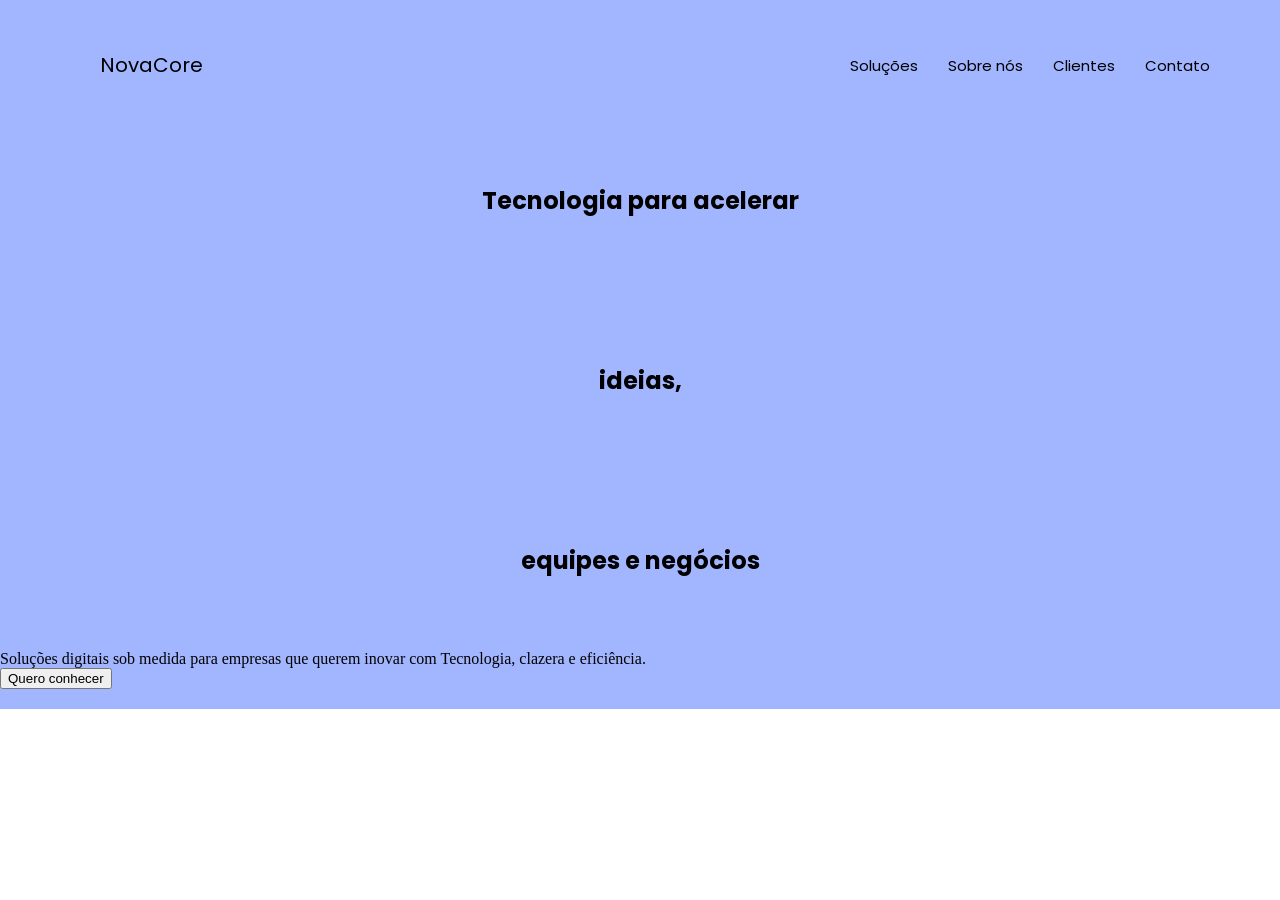
==== exercicio150926/index.html @ 2953099b "chore: Adicionando estrutura principal de pastas + header" ====
<!DOCTYPE html>
<html lang="pt-br">
<head>
    <meta charset="UTF-8">
    <meta name="viewport" content="width=device-width, initial-scale=1.0">
    <link rel="stylesheet" href="./src/css/style.css">
    <link href="https://cdn.boxicons.com/3.0.8/fonts/basic/boxicons.min.css" rel="stylesheet">

    <title>Document</title>
</head>
<body>
    <header class="header">
        <div class="header-conteudo">
                <!-- <i class="bx bx-circle"></i> -->
                <a href="#" class="novacore">NovaCore</a>

            <nav class="menu">
                <a href="#solucoes">Soluções</a>
                <a href="#sobre">Sobre nós</a>
                <a href="#clientes">Clientes</a>
                <a href="#contato">Contato</a>
            </nav>
        </div>

        <section class="hero">
            <div class="hero-conteudo">
                <h1>Tecnologia para acelerar</h1>
                <h1>ideias,</h1>
                <h1>equipes e negócios</h1>
                <p>Soluções digitais sob medida para empresas que querem inovar com Tecnologia, clazera e eficiência.</p>
                <button class="botao">
                    <p>Quero conhecer</p>
                </button>
            </div>
        </section>

        </div>
    </header>


</body>
</html>
---- exercicio150926/src/css/style.css ----
@import url('https://fonts.googleapis.com/css2?family=Poppins:ital,wght@0,100;0,200;0,300;0,400;0,500;0,600;0,700;0,800;0,900;1,100;1,200;1,300;1,400;1,500;1,600;1,700;1,800;1,900&display=swap');

:root {
    --primary: #000;
    --secondary: #152242;
    --texto: #3a4e8b;
    --background2: #697fde;
    --background: #a2b5ff;
    --texto-branco: #fff;

}

* {
    margin: 0;
    box-sizing: border-box;
}

html {
    scroll-behavior: smooth;
}


.header {
    width: 100%;
    padding: 20px 0;
    background-color: var(--background);
}

.header-conteudo {
    width: min(1140px, calc(100% - 80px));
    justify-content: space-between;
    display: flex;
    align-items: center;
    gap: 30px;
    margin: 0 auto;
}

.novacore {
    font-size: 20px;
    padding: 30px;
    font-family: 'Poppins';
}

.menu {
    display: flex;
    align-items: center;
    gap: 30px;
    font-size: 15px;
    font-family: 'Poppins';
}


.novacore, .menu a{
    color: var(--primary);
    text-decoration: none;
}

.hero-conteudo h1 {
    width: 760px;
    height: 180px;
    font-family: 'Poppins';
    align-items: center;
    justify-content: center;
    margin: 0 auto;
    display: grid;
    
}
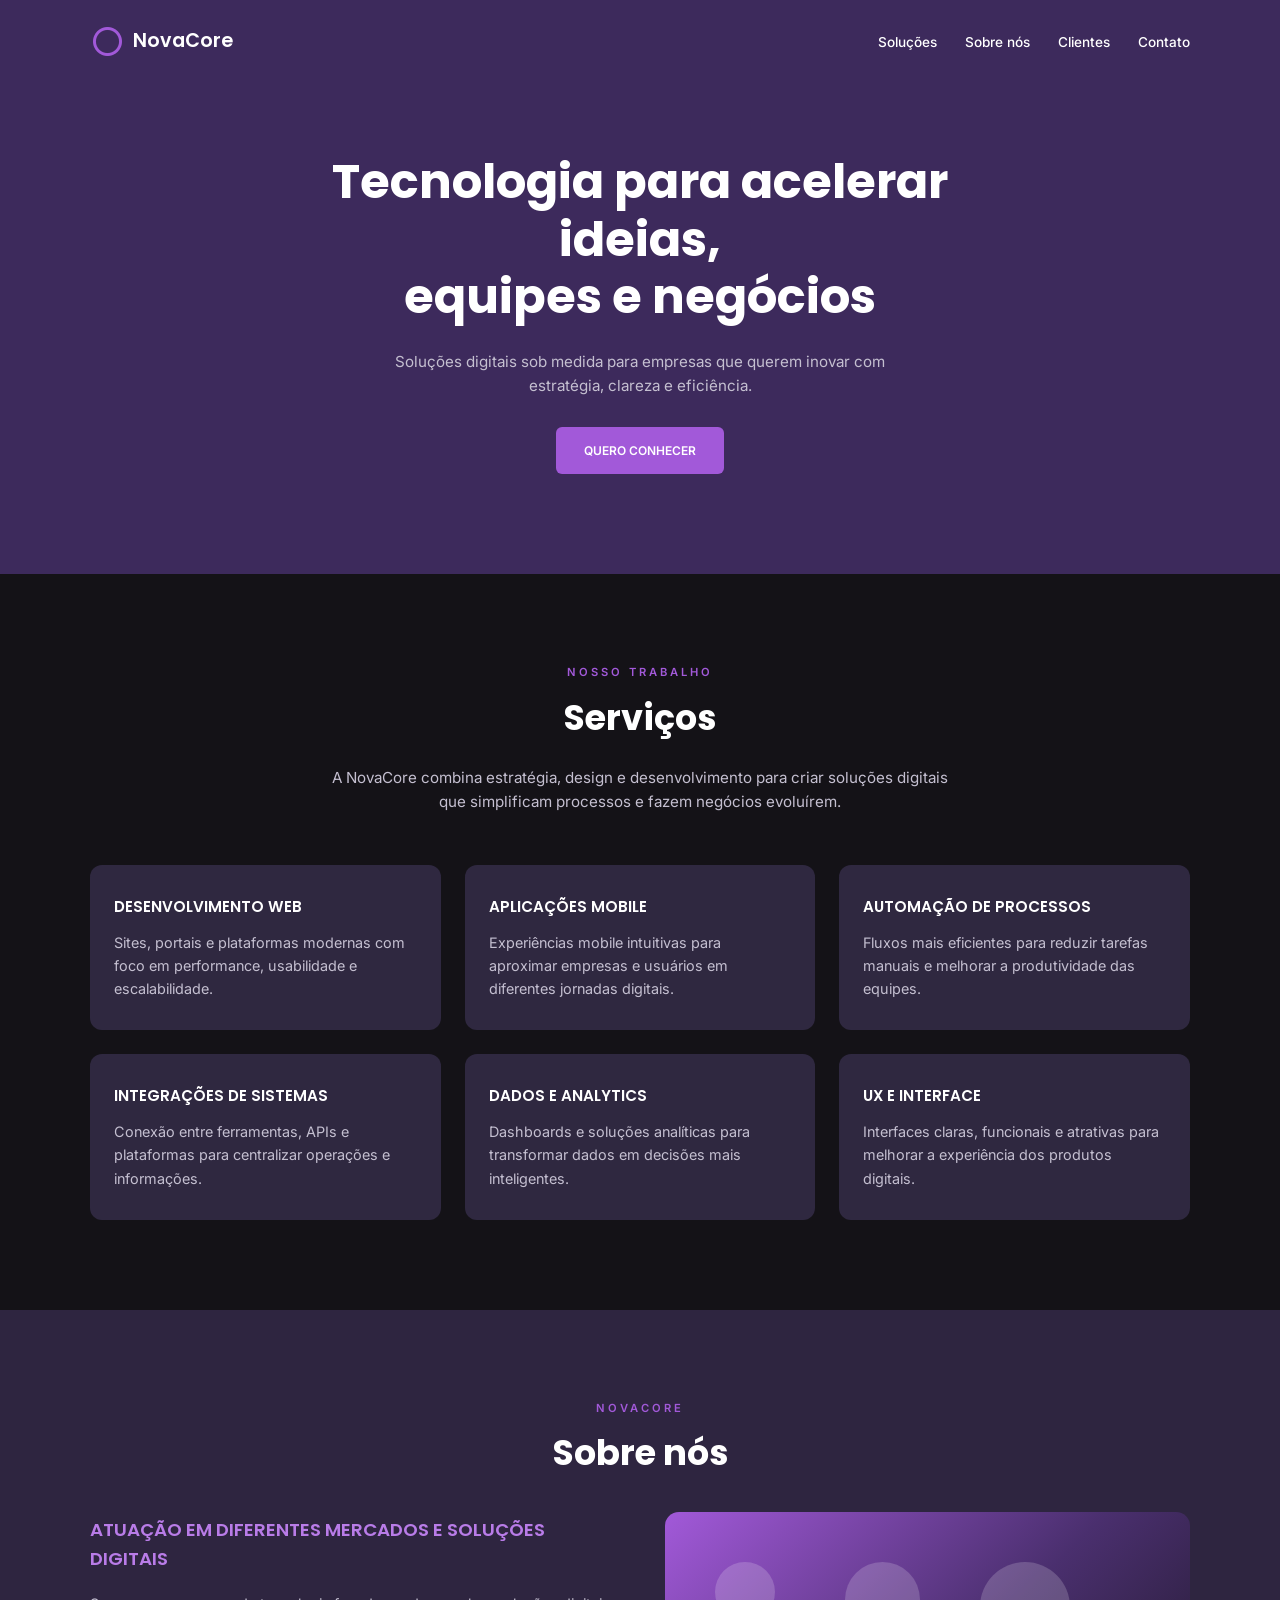
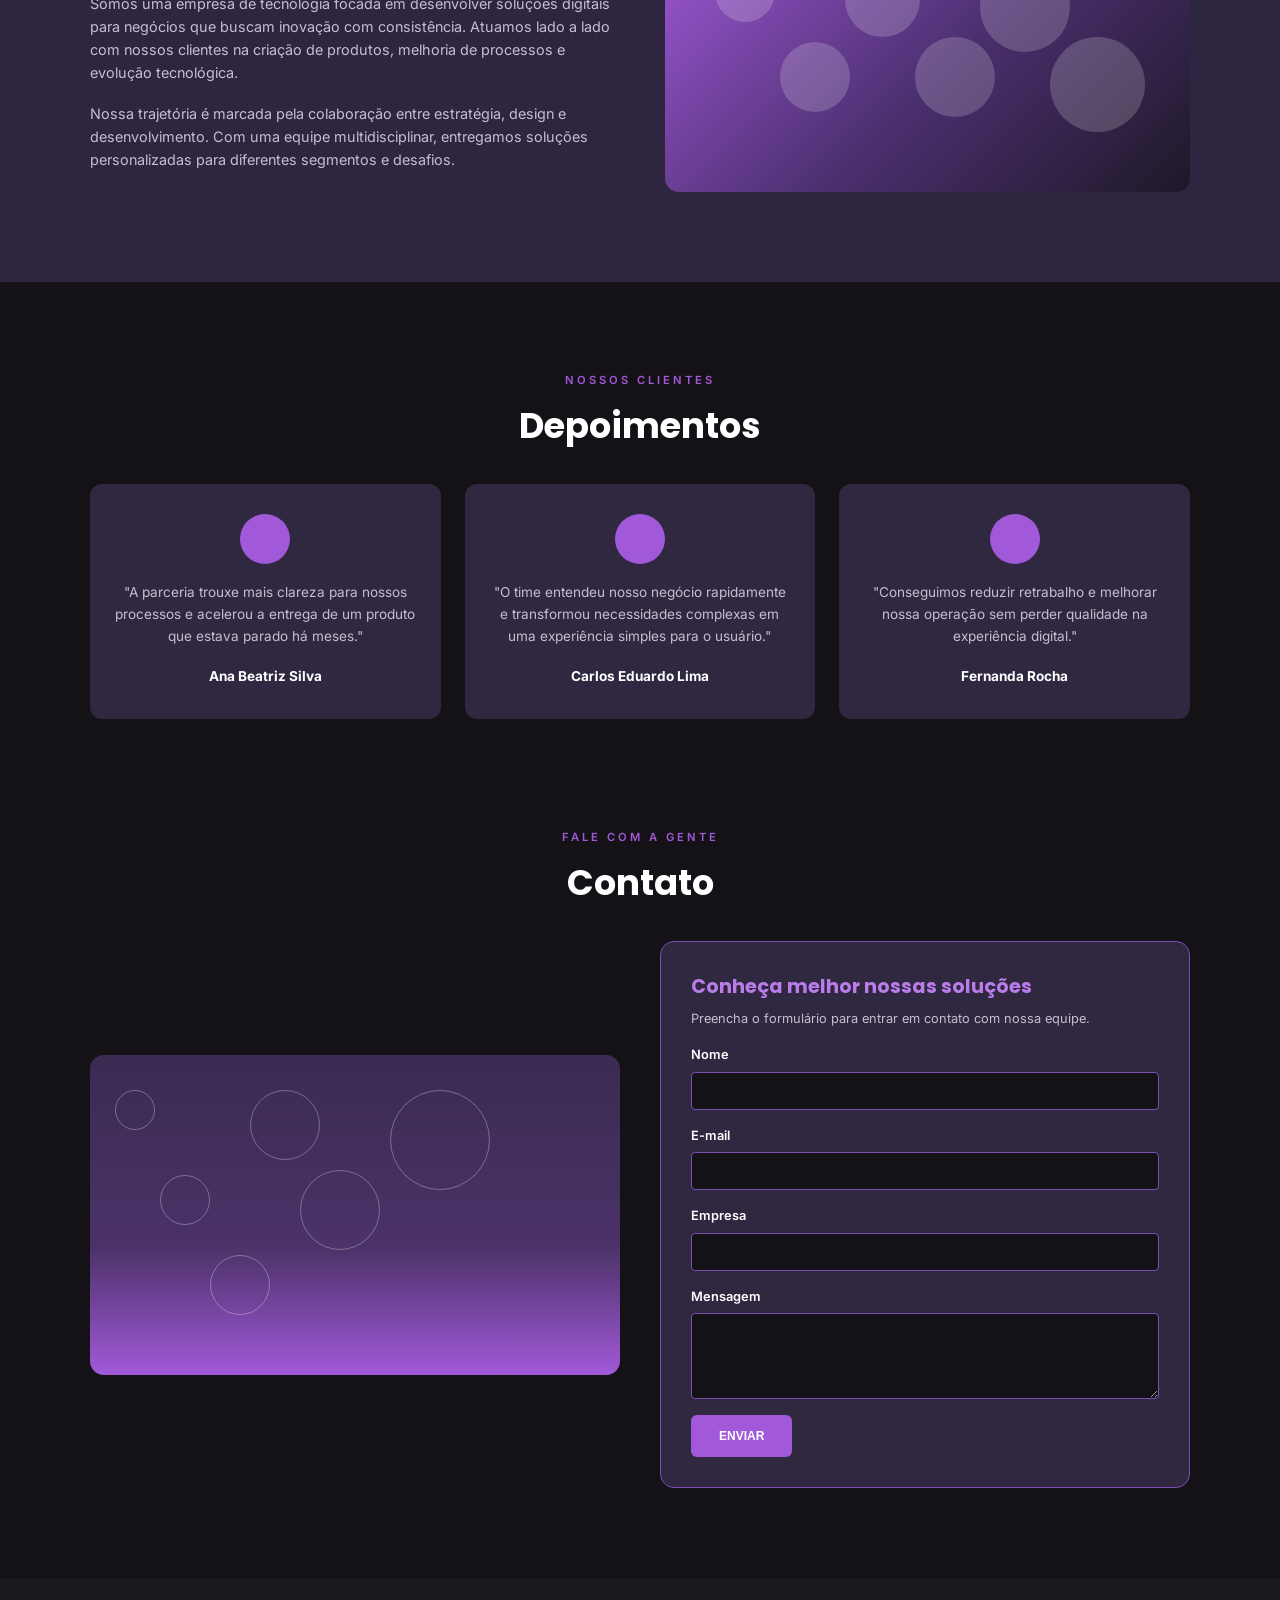
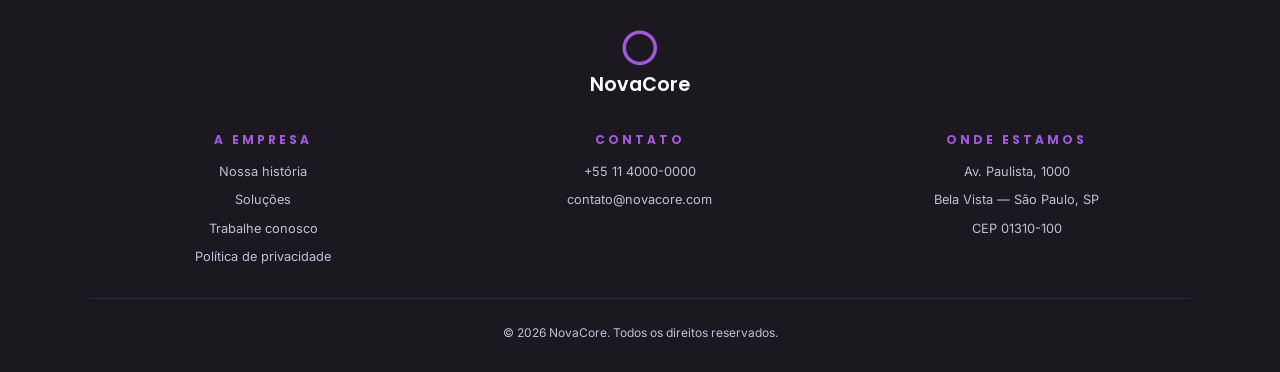
==== commit 04bfe83b: "feat: Atividade feita" ====
--- a/exercicio150926/index.html
+++ b/exercicio150926/index.html
@@ -1,42 +1,197 @@
 <!DOCTYPE html>
-<html lang="pt-br">
+<html lang="pt-BR">
 <head>
-    <meta charset="UTF-8">
-    <meta name="viewport" content="width=device-width, initial-scale=1.0">
-    <link rel="stylesheet" href="./src/css/style.css">
-    <link href="https://cdn.boxicons.com/3.0.8/fonts/basic/boxicons.min.css" rel="stylesheet">
-
-    <title>Document</title>
+  <meta charset="UTF-8">
+  <meta name="viewport" content="width=device-width, initial-scale=1.0">
+  <title>NovaCore</title>
+  <link rel="preconnect" href="https://fonts.googleapis.com">
+  <link rel="preconnect" href="https://fonts.gstatic.com" crossorigin>
+  <link href="https://unpkg.com/boxicons@2.1.4/css/boxicons.min.css" rel="stylesheet">
+  <link rel="stylesheet" href="/exercicio150926/src/css/style.css">
 </head>
 <body>
-    <header class="header">
-        <div class="header-conteudo">
-                <!-- <i class="bx bx-circle"></i> -->
-                <a href="#" class="novacore">NovaCore</a>
 
-            <nav class="menu">
-                <a href="#solucoes">Soluções</a>
-                <a href="#sobre">Sobre nós</a>
-                <a href="#clientes">Clientes</a>
-                <a href="#contato">Contato</a>
-            </nav>
+  <!-- HERO -->
+  <header class="hero">
+    <nav class="navbar container">
+      <a href="#" class="logo">
+        <i class="bx bx-circle"></i>
+        <span>NovaCore</span>
+      </a>
+      <ul class="nav-links">
+        <li><a href="#servicos">Soluções</a></li>
+        <li><a href="#sobre">Sobre nós</a></li>
+        <li><a href="#depoimentos">Clientes</a></li>
+        <li><a href="#contato">Contato</a></li>
+      </ul>
+    </nav>
+
+    <div class="hero-content container">
+      <h1>Tecnologia para acelerar ideias,<br>equipes e negócios</h1>
+      <p>Soluções digitais sob medida para empresas que querem inovar com estratégia, clareza e eficiência.</p>
+      <a href="#contato" class="btn">Quero conhecer</a>
+    </div>
+  </header>
+
+  <main>
+    <!-- SERVIÇOS -->
+    <section id="servicos" class="section section-dark">
+      <div class="container">
+        <span class="eyebrow">Nosso trabalho</span>
+        <h2 class="section-title">Serviços</h2>
+        <p class="section-desc">A NovaCore combina estratégia, design e desenvolvimento para criar soluções digitais que simplificam processos e fazem negócios evoluírem.</p>
+
+        <div class="cards-grid">
+          <article class="card">
+            <h3>Desenvolvimento web</h3>
+            <p>Sites, portais e plataformas modernas com foco em performance, usabilidade e escalabilidade.</p>
+          </article>
+          <article class="card">
+            <h3>Aplicações mobile</h3>
+            <p>Experiências mobile intuitivas para aproximar empresas e usuários em diferentes jornadas digitais.</p>
+          </article>
+          <article class="card">
+            <h3>Automação de processos</h3>
+            <p>Fluxos mais eficientes para reduzir tarefas manuais e melhorar a produtividade das equipes.</p>
+          </article>
+          <article class="card">
+            <h3>Integrações de sistemas</h3>
+            <p>Conexão entre ferramentas, APIs e plataformas para centralizar operações e informações.</p>
+          </article>
+          <article class="card">
+            <h3>Dados e analytics</h3>
+            <p>Dashboards e soluções analíticas para transformar dados em decisões mais inteligentes.</p>
+          </article>
+          <article class="card">
+            <h3>UX e interface</h3>
+            <p>Interfaces claras, funcionais e atrativas para melhorar a experiência dos produtos digitais.</p>
+          </article>
         </div>
+      </div>
+    </section>
 
-        <section class="hero">
-            <div class="hero-conteudo">
-                <h1>Tecnologia para acelerar</h1>
-                <h1>ideias,</h1>
-                <h1>equipes e negócios</h1>
-                <p>Soluções digitais sob medida para empresas que querem inovar com Tecnologia, clazera e eficiência.</p>
-                <button class="botao">
-                    <p>Quero conhecer</p>
-                </button>
-            </div>
-        </section>
+    <!-- SOBRE NÓS -->
+    <section id="sobre" class="section section-purple">
+      <div class="container">
+        <span class="eyebrow">NovaCore</span>
+        <h2 class="section-title">Sobre nós</h2>
 
+        <div class="about">
+          <div class="about-text">
+            <h3>Atuação em diferentes mercados e soluções digitais</h3>
+            <p>Somos uma empresa de tecnologia focada em desenvolver soluções digitais para negócios que buscam inovação com consistência. Atuamos lado a lado com nossos clientes na criação de produtos, melhoria de processos e evolução tecnológica.</p>
+            <p>Nossa trajetória é marcada pela colaboração entre estratégia, design e desenvolvimento. Com uma equipe multidisciplinar, entregamos soluções personalizadas para diferentes segmentos e desafios.</p>
+          </div>
+
+          <div class="about-image">
+            <span class="dot d1"></span>
+            <span class="dot d2"></span>
+            <span class="dot d3"></span>
+            <span class="dot d4"></span>
+            <span class="dot d5"></span>
+            <span class="dot d6"></span>
+          </div>
         </div>
-    </header>
+      </div>
+    </section>
 
+    <!-- DEPOIMENTOS -->
+    <section id="depoimentos" class="section section-dark">
+      <div class="container">
+        <span class="eyebrow">Nossos clientes</span>
+        <h2 class="section-title">Depoimentos</h2>
+
+        <div class="testimonials">
+          <article class="testimonial">
+            <div class="avatar"></div>
+            <p>"A parceria trouxe mais clareza para nossos processos e acelerou a entrega de um produto que estava parado há meses."</p>
+            <strong>Ana Beatriz Silva</strong>
+          </article>
+          <article class="testimonial">
+            <div class="avatar"></div>
+            <p>"O time entendeu nosso negócio rapidamente e transformou necessidades complexas em uma experiência simples para o usuário."</p>
+            <strong>Carlos Eduardo Lima</strong>
+          </article>
+          <article class="testimonial">
+            <div class="avatar"></div>
+            <p>"Conseguimos reduzir retrabalho e melhorar nossa operação sem perder qualidade na experiência digital."</p>
+            <strong>Fernanda Rocha</strong>
+          </article>
+        </div>
+      </div>
+    </section>
+
+    <!-- CONTATO -->
+    <section id="contato" class="section section-dark section-contact">
+      <div class="container">
+        <span class="eyebrow">Fale com a gente</span>
+        <h2 class="section-title">Contato</h2>
+
+        <div class="contact">
+          <div class="contact-image">
+            <span class="ring r1"></span>
+            <span class="ring r2"></span>
+            <span class="ring r3"></span>
+            <span class="ring r4"></span>
+            <span class="ring r5"></span>
+            <span class="ring r6"></span>
+          </div>
+
+          <form class="contact-form">
+            <h3>Conheça melhor nossas soluções</h3>
+            <p>Preencha o formulário para entrar em contato com nossa equipe.</p>
+
+            <label for="nome">Nome</label>
+            <input type="text" id="nome" name="nome">
+
+            <label for="email">E-mail</label>
+            <input type="email" id="email" name="email">
+
+            <label for="empresa">Empresa</label>
+            <input type="text" id="empresa" name="empresa">
+
+            <label for="mensagem">Mensagem</label>
+            <textarea id="mensagem" name="mensagem" rows="4"></textarea>
+
+            <button type="submit" class="btn">Enviar</button>
+          </form>
+        </div>
+      </div>
+    </section>
+  </main>
+
+  <!-- FOOTER -->
+  <footer class="footer">
+    <div class="container">
+      <a href="#" class="footer-logo">
+        <i class="bx bx-circle"></i>
+        <span>NovaCore</span>
+      </a>
+
+      <div class="footer-cols">
+        <div class="footer-col">
+          <h4>A empresa</h4>
+          <a href="#">Nossa história</a>
+          <a href="#servicos">Soluções</a>
+          <a href="#">Trabalhe conosco</a>
+          <a href="#">Política de privacidade</a>
+        </div>
+        <div class="footer-col">
+          <h4>Contato</h4>
+          <a href="tel:+551140000000">+55 11 4000-0000</a>
+          <a href="mailto:contato@novacore.com">contato@novacore.com</a>
+        </div>
+        <div class="footer-col">
+          <h4>Onde estamos</h4>
+          <span>Av. Paulista, 1000</span>
+          <span>Bela Vista — São Paulo, SP</span>
+          <span>CEP 01310-100</span>
+        </div>
+      </div>
+
+      <p class="copyright">&copy; 2026 NovaCore. Todos os direitos reservados.</p>
+    </div>
+  </footer>
 
 </body>
 </html>
--- a/exercicio150926/src/css/style.css
+++ b/exercicio150926/src/css/style.css
@@ -1,68 +1,458 @@
-@import url('https://fonts.googleapis.com/css2?family=Poppins:ital,wght@0,100;0,200;0,300;0,400;0,500;0,600;0,700;0,800;0,900;1,100;1,200;1,300;1,400;1,500;1,600;1,700;1,800;1,900&display=swap');
+@import url("https://fonts.googleapis.com/css2?family=Inter:wght@400;500;600&family=Poppins:wght@500;600;700&display=swap");
 
 :root {
-    --primary: #000;
-    --secondary: #152242;
-    --texto: #3a4e8b;
-    --background2: #697fde;
-    --background: #a2b5ff;
-    --texto-branco: #fff;
-
+  --purple-hero: #3d2a5c;
+  --purple-section: #2e2540;
+  --bg-dark: #141217;
+  --card: #2f2840;
+  --accent: #a259d9;
+  --accent-light: #b97ce8;
+  --text: #ffffff;
+  --text-muted: #c4bfd0;
+  --border: #7a4fb0;
 }
 
 * {
-    margin: 0;
-    box-sizing: border-box;
+  margin: 0;
+  padding: 0;
+  box-sizing: border-box;
 }
 
 html {
-    scroll-behavior: smooth;
-}
-
-
-.header {
-    width: 100%;
-    padding: 20px 0;
-    background-color: var(--background);
-}
-
-.header-conteudo {
-    width: min(1140px, calc(100% - 80px));
-    justify-content: space-between;
-    display: flex;
-    align-items: center;
-    gap: 30px;
-    margin: 0 auto;
-}
-
-.novacore {
-    font-size: 20px;
-    padding: 30px;
-    font-family: 'Poppins';
-}
-
-.menu {
-    display: flex;
-    align-items: center;
-    gap: 30px;
-    font-size: 15px;
-    font-family: 'Poppins';
-}
-
-
-.novacore, .menu a{
-    color: var(--primary);
-    text-decoration: none;
-}
-
-.hero-conteudo h1 {
-    width: 760px;
-    height: 180px;
-    font-family: 'Poppins';
-    align-items: center;
-    justify-content: center;
-    margin: 0 auto;
-    display: grid;
-    
-}
-
+  scroll-behavior: smooth;
+}
+
+body {
+  font-family: "Inter", sans-serif;
+  background: var(--bg-dark);
+  color: var(--text);
+  line-height: 1.6;
+}
+
+a {
+  color: inherit;
+  text-decoration: none;
+}
+
+h1, h2, h3, h4 {
+  font-family: "Poppins", sans-serif;
+}
+
+.container {
+  width: 90%;
+  max-width: 1100px;
+  margin: 0 auto;
+}
+
+/* BOTÃO */
+.btn {
+  display: inline-block;
+  background: var(--accent);
+  color: var(--text);
+  font-size: 0.75rem;
+  font-weight: 600;
+  text-transform: uppercase;
+  padding: 14px 28px;
+  border: none;
+  border-radius: 6px;
+  cursor: pointer;
+  transition: background 0.3s;
+}
+
+.btn:hover {
+  background: var(--accent-light);
+}
+
+/* HERO */
+.hero {
+  background: var(--purple-hero);
+  padding-bottom: 100px;
+}
+
+.navbar {
+  display: flex;
+  justify-content: space-between;
+  align-items: center;
+  padding: 24px 0;
+}
+
+.logo {
+  display: flex;
+  align-items: center;
+  gap: 8px;
+  font-family: "Poppins", sans-serif;
+  font-weight: 600;
+  font-size: 1.2rem;
+}
+
+.logo i {
+  font-size: 2.2rem;
+  color: var(--accent);
+}
+
+.nav-links {
+  display: flex;
+  gap: 28px;
+  list-style: none;
+}
+
+.nav-links a {
+  font-size: 0.85rem;
+  font-weight: 500;
+  transition: color 0.3s;
+}
+
+.nav-links a:hover {
+  color: var(--accent-light);
+}
+
+.hero-content {
+  text-align: center;
+  padding-top: 70px;
+}
+
+.hero-content h1 {
+  font-size: 3rem;
+  font-weight: 700;
+  line-height: 1.2;
+  max-width: 650px;
+  margin: 0 auto 24px;
+}
+
+.hero-content p {
+  max-width: 560px;
+  margin: 0 auto 28px;
+  font-size: 0.95rem;
+  color: var(--text-muted);
+}
+
+/* SEÇÕES */
+.section {
+  padding: 90px 0;
+  text-align: center;
+}
+
+.section-dark {
+  background: var(--bg-dark);
+}
+
+.section-purple {
+  background: var(--purple-section);
+}
+
+.eyebrow {
+  display: block;
+  font-size: 0.7rem;
+  font-weight: 600;
+  letter-spacing: 3px;
+  text-transform: uppercase;
+  color: var(--accent);
+  margin-bottom: 8px;
+}
+
+.section-title {
+  font-size: 2.2rem;
+  font-weight: 700;
+  margin-bottom: 20px;
+}
+
+.section-desc {
+  max-width: 640px;
+  margin: 0 auto 50px;
+  color: var(--text-muted);
+  font-size: 0.95rem;
+}
+
+/* SERVIÇOS */
+.cards-grid {
+  display: grid;
+  grid-template-columns: repeat(3, 1fr);
+  gap: 24px;
+  text-align: left;
+}
+
+.card {
+  background: var(--card);
+  border-radius: 12px;
+  padding: 30px 24px;
+  transition: transform 0.3s;
+}
+
+.card:hover {
+  transform: translateY(-5px);
+}
+
+.card h3 {
+  font-size: 0.95rem;
+  font-weight: 600;
+  text-transform: uppercase;
+  margin-bottom: 12px;
+}
+
+.card p {
+  font-size: 0.9rem;
+  color: var(--text-muted);
+}
+
+/* SOBRE */
+.about {
+  display: grid;
+  grid-template-columns: 1fr 1fr;
+  gap: 50px;
+  align-items: center;
+  text-align: left;
+  margin-top: 30px;
+}
+
+.about-text h3 {
+  font-size: 1.15rem;
+  font-weight: 600;
+  text-transform: uppercase;
+  color: var(--accent-light);
+  margin-bottom: 18px;
+}
+
+.about-text p {
+  font-size: 0.9rem;
+  color: var(--text-muted);
+  margin-bottom: 18px;
+}
+
+.about-image {
+  position: relative;
+  height: 280px;
+  border-radius: 14px;
+  background: linear-gradient(135deg, #a259d9 0%, #4a2f6e 55%, #1e1828 100%);
+  overflow: hidden;
+}
+
+.dot {
+  position: absolute;
+  border-radius: 50%;
+  background: rgba(255, 255, 255, 0.18);
+}
+
+.d1 { width: 60px;  height: 60px;  top: 50px;  left: 50px; }
+.d2 { width: 75px;  height: 75px;  top: 50px;  left: 180px; }
+.d3 { width: 90px;  height: 90px;  top: 50px;  left: 315px; }
+.d4 { width: 70px;  height: 70px;  top: 130px; left: 115px; }
+.d5 { width: 80px;  height: 80px;  top: 125px; left: 250px; }
+.d6 { width: 95px;  height: 95px;  top: 125px; left: 385px; }
+
+/* DEPOIMENTOS */
+.testimonials {
+  display: grid;
+  grid-template-columns: repeat(3, 1fr);
+  gap: 24px;
+  margin-top: 30px;
+}
+
+.testimonial {
+  background: var(--card);
+  border-radius: 12px;
+  padding: 30px 24px;
+}
+
+.avatar {
+  width: 50px;
+  height: 50px;
+  border-radius: 50%;
+  background: var(--accent);
+  margin: 0 auto 18px;
+}
+
+.testimonial p {
+  font-size: 0.85rem;
+  color: var(--text-muted);
+  margin-bottom: 16px;
+}
+
+.testimonial strong {
+  font-size: 0.85rem;
+}
+
+/* CONTATO */
+.section-contact {
+  padding-top: 20px;
+}
+
+.contact {
+  display: grid;
+  grid-template-columns: 1fr 1fr;
+  gap: 40px;
+  align-items: center;
+  text-align: left;
+  margin-top: 30px;
+}
+
+.contact-image {
+  position: relative;
+  height: 320px;
+  border-radius: 14px;
+  background: linear-gradient(180deg, #3a2b52 0%, #4b3268 60%, #a259d9 100%);
+  overflow: hidden;
+}
+
+.ring {
+  position: absolute;
+  border-radius: 50%;
+  border: 1.5px solid rgba(255, 255, 255, 0.3);
+}
+
+.r1 { width: 40px;  height: 40px;  top: 35px;  left: 25px; }
+.r2 { width: 70px;  height: 70px;  top: 35px;  left: 160px; }
+.r3 { width: 100px; height: 100px; top: 35px;  left: 300px; }
+.r4 { width: 50px;  height: 50px;  top: 120px; left: 70px; }
+.r5 { width: 80px;  height: 80px;  top: 115px; left: 210px; }
+.r6 { width: 60px;  height: 60px;  top: 200px; left: 120px; }
+
+.contact-form {
+  background: var(--card);
+  border: 1px solid var(--border);
+  border-radius: 14px;
+  padding: 30px;
+  display: flex;
+  flex-direction: column;
+}
+
+.contact-form h3 {
+  font-size: 1.2rem;
+  color: var(--accent-light);
+  margin-bottom: 6px;
+}
+
+.contact-form > p {
+  font-size: 0.8rem;
+  color: var(--text-muted);
+  margin-bottom: 16px;
+}
+
+.contact-form label {
+  font-size: 0.8rem;
+  font-weight: 600;
+  margin-bottom: 6px;
+}
+
+.contact-form input,
+.contact-form textarea {
+  background: var(--bg-dark);
+  border: 1px solid var(--border);
+  border-radius: 4px;
+  padding: 10px;
+  color: var(--text);
+  font-family: inherit;
+  margin-bottom: 16px;
+  resize: vertical;
+}
+
+.contact-form input:focus,
+.contact-form textarea:focus {
+  outline: none;
+  border-color: var(--accent-light);
+}
+
+.contact-form .btn {
+  align-self: flex-start;
+}
+
+/* FOOTER */
+.footer {
+  background: #1b1820;
+  padding: 50px 0 30px;
+  text-align: center;
+}
+
+.footer-logo {
+  display: inline-flex;
+  flex-direction: column;
+  align-items: center;
+  font-family: "Poppins", sans-serif;
+  font-weight: 600;
+  font-size: 1.2rem;
+  margin-bottom: 30px;
+}
+
+.footer-logo i {
+  font-size: 2.6rem;
+  color: var(--accent);
+}
+
+.footer-cols {
+  display: grid;
+  grid-template-columns: repeat(3, 1fr);
+  gap: 30px;
+  padding-bottom: 30px;
+  border-bottom: 1px solid #2c2834;
+}
+
+.footer-col {
+  display: flex;
+  flex-direction: column;
+  gap: 8px;
+}
+
+.footer-col h4 {
+  font-size: 0.75rem;
+  letter-spacing: 3px;
+  text-transform: uppercase;
+  color: var(--accent);
+  margin-bottom: 4px;
+}
+
+.footer-col a,
+.footer-col span {
+  font-size: 0.8rem;
+  color: var(--text-muted);
+}
+
+.footer-col a:hover {
+  color: var(--accent-light);
+}
+
+.copyright {
+  font-size: 0.75rem;
+  color: var(--text-muted);
+  padding-top: 24px;
+}
+
+/* RESPONSIVO */
+@media (max-width: 900px) {
+  .cards-grid,
+  .testimonials {
+    grid-template-columns: repeat(2, 1fr);
+  }
+
+  .about,
+  .contact {
+    grid-template-columns: 1fr;
+  }
+}
+
+@media (max-width: 600px) {
+  .navbar {
+    flex-direction: column;
+    gap: 16px;
+  }
+
+  .nav-links {
+    gap: 16px;
+  }
+
+  .hero-content h1 {
+    font-size: 2rem;
+  }
+
+  .section-title {
+    font-size: 1.8rem;
+  }
+
+  .cards-grid,
+  .testimonials,
+  .footer-cols {
+    grid-template-columns: 1fr;
+  }
+
+  .d6, .r3 {
+    display: none;
+  }
+}
